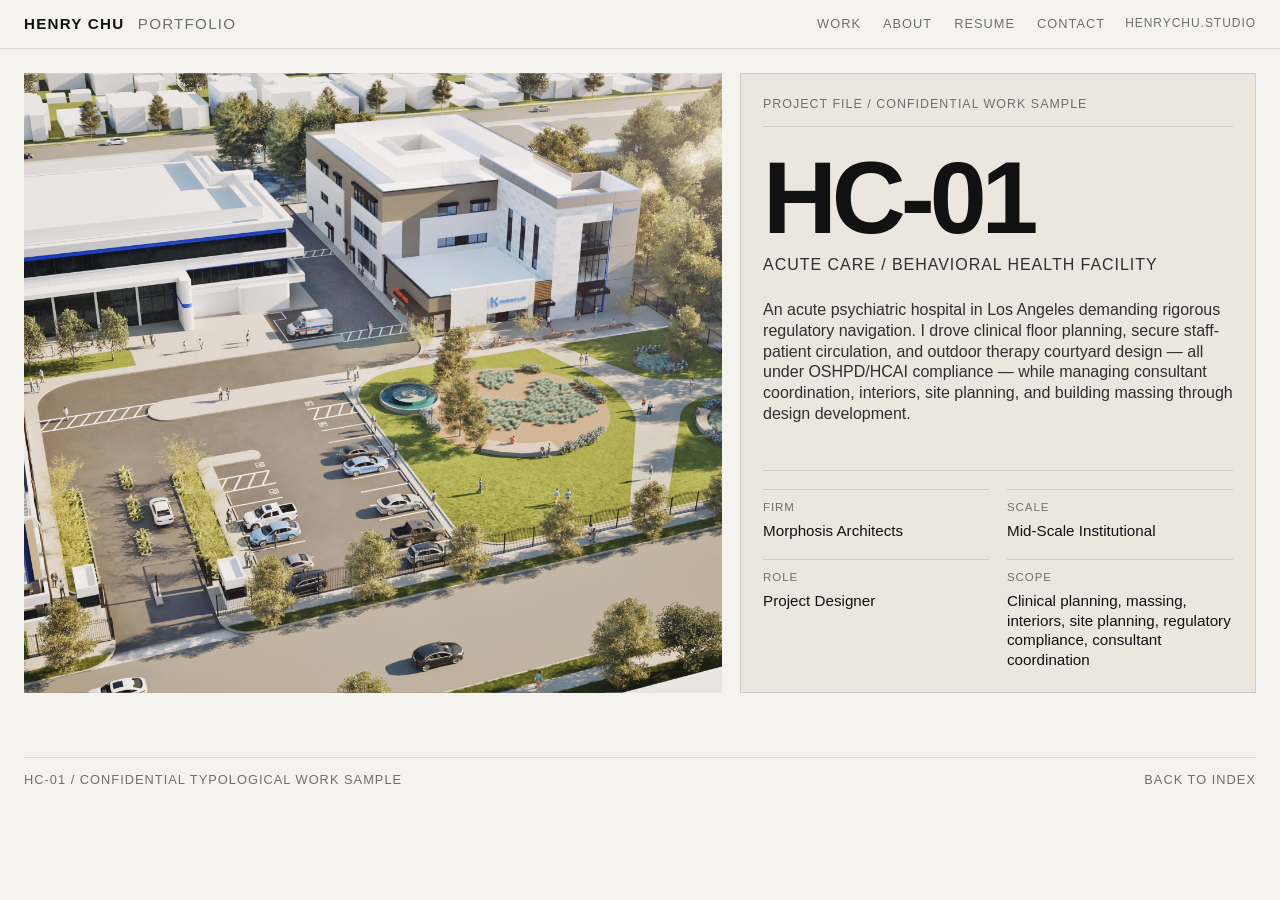
==== projects/hc-01.html @ b0c768ee "Update portfolio site" ====
<!DOCTYPE html>
<html lang="en">
<head>
  <meta charset="UTF-8" />
  <meta name="viewport" content="width=device-width, initial-scale=1.0" />
  <title>HC-01 | Henry Chu</title>
  <meta name="description" content="HC-01 project page for Henry Chu portfolio" />
  <link rel="stylesheet" href="../assets/css/style.css" />
</head>
<body>
  <header class="topbar">
    <div class="topbar-inner">
      <a class="brand" href="../index.html">Henry Chu <span class="brand-sub">Portfolio</span></a>

      <nav class="nav">
        <a href="../index.html#work">Work</a>
        <a href="../index.html#about">About</a>
        <a href="../assets/HenryChu_Resume_2026.pdf" target="_blank">Resume</a>
        <a href="mailto:hello@henrychu.studio">Contact</a>
      </nav>

      <div class="domain">henrychu.studio</div>
    </div>
  </header>

  <main class="page">
    <section class="project-hero">
      <div class="project-hero-image">
        <img src="../assets/img/projects/hc01/hero.jpg" alt="HC-01 hero image" onerror="this.src='../assets/img/placeholder.jpg'" />
      </div>

      <div class="project-hero-panel">
        <div class="project-kicker">Project File / Confidential Work Sample</div>

        <div>
          <h1 class="project-code">HC-01</h1>
          <div class="project-typology">ACUTE CARE / BEHAVIORAL HEALTH FACILITY</div>
        </div>

        <div class="project-summary">
          An acute psychiatric hospital in Los Angeles demanding rigorous regulatory navigation. I drove clinical floor planning, secure staff-patient circulation, and outdoor therapy courtyard design — all under OSHPD/HCAI compliance — while managing consultant coordination, interiors, site planning, and building massing through design development.
        </div>

        <div class="project-meta">
          <div class="meta-item">
            <div class="meta-label">Firm</div>
            <div class="meta-value">Morphosis Architects</div>
          </div>

          <div class="meta-item">
            <div class="meta-label">Scale</div>
            <div class="meta-value">Mid-Scale Institutional</div>
          </div>

          <div class="meta-item">
            <div class="meta-label">Role</div>
            <div class="meta-value">Project Designer</div>
          </div>

          <div class="meta-item">
            <div class="meta-label">Scope</div>
            <div class="meta-value">Clinical planning, massing, interiors, site planning, regulatory compliance, consultant coordination</div>
          </div>
        </div>
      </div>
    </section>



    <footer class="footer">
      <div>HC-01 / Confidential typological work sample</div>
      <div><a href="../index.html#work">Back to Index</a></div>
    </footer>
  </main>
</body>
</html>
---- assets/css/style.css ----
:root {
  --bg: #f5f3ee;
  --text: #111111;
  --muted: #6f6f6f;
  --line: rgba(17, 17, 17, 0.12);
  --panel: #ebe7df;
  --max: 1600px;
  --pad: 24px;
}

* {
  box-sizing: border-box;
}

html {
  scroll-behavior: smooth;
}

body {
  margin: 0;
  background: var(--bg);
  color: var(--text);
  font-family: Arial, Helvetica, sans-serif;
  line-height: 1.3;
  -webkit-font-smoothing: antialiased;
  text-rendering: optimizeLegibility;
}

img {
  display: block;
  width: 100%;
  height: auto;
}

a {
  color: inherit;
  text-decoration: none;
}

.topbar {
  position: sticky;
  top: 0;
  z-index: 100;
  background: rgba(245, 243, 238, 0.92);
  backdrop-filter: blur(10px);
  border-bottom: 1px solid var(--line);
}

.topbar-inner {
  max-width: var(--max);
  margin: 0 auto;
  padding: 14px var(--pad);
  display: grid;
  grid-template-columns: 1fr auto auto;
  align-items: center;
  gap: 20px;
}

.brand {
  font-size: 0.95rem;
  font-weight: 700;
  letter-spacing: 0.08em;
  text-transform: uppercase;
}

.brand-sub {
  color: var(--muted);
  font-weight: 400;
  margin-left: 8px;
}

.nav {
  display: flex;
  gap: 22px;
  align-items: center;
}

.nav a {
  font-size: 0.8rem;
  text-transform: uppercase;
  letter-spacing: 0.08em;
  color: var(--muted);
  transition: color 0.2s ease;
}

.nav a:hover {
  color: var(--text);
}

.domain {
  font-size: 0.75rem;
  color: var(--muted);
  text-transform: uppercase;
  letter-spacing: 0.08em;
  white-space: nowrap;
}

.page {
  max-width: var(--max);
  margin: 0 auto;
  padding: 24px var(--pad) 80px;
}

.project-hero {
  display: grid;
  grid-template-columns: 1.15fr 0.85fr;
  gap: 18px;
  margin-bottom: 64px;
}

.project-hero-image {
  background: #ddd6ca;
  min-height: 620px;
  overflow: hidden;
}

.project-hero-image img {
  width: 100%;
  height: 100%;
  object-fit: cover;
  filter: contrast(1.02) saturate(0.92);
}

.project-hero-panel {
  background: var(--panel);
  border: 1px solid var(--line);
  padding: 22px;
  display: grid;
  grid-template-rows: auto auto 1fr auto;
  gap: 24px;
}

.project-kicker {
  font-size: 0.78rem;
  text-transform: uppercase;
  letter-spacing: 0.08em;
  color: var(--muted);
  border-bottom: 1px solid var(--line);
  padding-bottom: 14px;
}

.project-code {
  margin: 0;
  font-size: clamp(3rem, 8vw, 6.5rem);
  line-height: 0.92;
  letter-spacing: -0.05em;
  text-transform: uppercase;
}

.project-typology {
  margin-top: 10px;
  font-size: 1rem;
  color: #2f2f2f;
  text-transform: uppercase;
  letter-spacing: 0.06em;
}

.project-summary {
  max-width: 34rem;
  font-size: 1rem;
  color: #2f2f2f;
}

.project-recognition {
  font-size: 0.8rem;
  text-transform: uppercase;
  letter-spacing: 0.08em;
  color: var(--muted);
  margin-top: -8px;
}

.project-meta {
  border-top: 1px solid var(--line);
  padding-top: 18px;
  display: grid;
  grid-template-columns: repeat(2, minmax(0, 1fr));
  gap: 18px;
}

.meta-item {
  border-top: 1px solid var(--line);
  padding-top: 10px;
}

.meta-label {
  font-size: 0.72rem;
  text-transform: uppercase;
  letter-spacing: 0.08em;
  color: var(--muted);
  margin-bottom: 6px;
}

.meta-value {
  font-size: 0.95rem;
  color: var(--text);
}

.section {
  margin-bottom: 64px;
}

.section-head {
  display: grid;
  grid-template-columns: 240px 1fr;
  gap: 18px;
  align-items: end;
  padding: 18px 0 12px;
  border-top: 1px solid var(--line);
  margin-bottom: 18px;
}

.section-kicker {
  font-size: 0.78rem;
  text-transform: uppercase;
  letter-spacing: 0.08em;
  color: var(--muted);
}

.section-title {
  margin: 0;
  font-size: clamp(1.4rem, 3vw, 2.3rem);
  text-transform: uppercase;
  letter-spacing: -0.03em;
  line-height: 1;
}

.statement-grid {
  display: grid;
  grid-template-columns: 1fr 1fr;
  gap: 18px;
}

.statement-card {
  border-top: 1px solid var(--line);
  padding-top: 12px;
}

.statement-card p {
  margin: 0;
  font-size: 1rem;
  color: #2f2f2f;
  max-width: 42rem;
}

.editorial-stack {
  display: flex;
  flex-direction: column;
  gap: var(--space-xl, 40px);
  width: 100%;
  margin-top: 24px;
}

.full-spread {
  width: 100%;
  height: auto;
  display: block;
}

.gallery-grid {
  display: grid;
  grid-template-columns: repeat(12, 1fr);
  gap: 18px;
}

.gallery-item {
  grid-column: span 12;
  border-top: 1px solid var(--line);
  padding-top: 12px;
}

.gallery-item.half {
  grid-column: span 6;
}

.gallery-image {
  background: #ddd6ca;
  overflow: hidden;
}

.gallery-image img {
  width: 100%;
  height: 100%;
  object-fit: cover;
}

.gallery-caption {
  display: grid;
  grid-template-columns: 1fr auto;
  gap: 18px;
  padding-top: 10px;
  align-items: start;
}

.gallery-caption p {
  margin: 0;
  font-size: 0.95rem;
  color: #2f2f2f;
  max-width: 40rem;
}

.gallery-tag {
  font-size: 0.72rem;
  text-transform: uppercase;
  letter-spacing: 0.08em;
  color: var(--muted);
  white-space: nowrap;
}

.diagram-grid {
  display: grid;
  grid-template-columns: repeat(3, 1fr);
  gap: 18px;
}

.diagram-card {
  border-top: 1px solid var(--line);
  padding-top: 12px;
}

.diagram-card .gallery-image {
  aspect-ratio: 4 / 3;
}

.diagram-title {
  margin: 10px 0 6px;
  font-size: 0.85rem;
  text-transform: uppercase;
  letter-spacing: 0.08em;
  color: var(--muted);
}

.diagram-text {
  margin: 0;
  font-size: 0.92rem;
  color: #2f2f2f;
}

.footer {
  border-top: 1px solid var(--line);
  padding-top: 14px;
  display: grid;
  grid-template-columns: 1fr auto;
  gap: 16px;
  color: var(--muted);
  font-size: 0.8rem;
  text-transform: uppercase;
  letter-spacing: 0.08em;
}

@media (max-width: 1100px) {
  .topbar-inner,
  .project-hero,
  .statement-grid,
  .section-head,
  .diagram-grid {
    grid-template-columns: 1fr;
  }

  .gallery-item.half {
    grid-column: span 12;
  }

  .nav,
  .domain {
    display: none;
  }

  .project-meta {
    grid-template-columns: 1fr;
  }
}

@media (max-width: 700px) {
  :root {
    --pad: 16px;
  }

  .project-hero-image {
    min-height: 360px;
  }

  .project-hero-panel {
    padding: 18px;
  }

  .project-code {
    font-size: clamp(2.6rem, 16vw, 4.6rem);
  }

  .gallery-caption,
  .footer {
    grid-template-columns: 1fr;
  }
}

/* --- Homepage Additions --- */
.hero-intro {
  margin: 120px 0 100px;
  font-size: clamp(2rem, 5vw, 3.5rem);
  line-height: 1.1;
  letter-spacing: -0.02em;
  max-width: 48rem;
}

.hero-intro span {
  color: var(--muted);
}

.project-list {
  display: grid;
  grid-template-columns: repeat(2, 1fr);
  gap: 24px;
}

.project-card {
  display: flex;
  flex-direction: column;
  gap: 12px;
  text-decoration: none;
}

.project-card-image {
  background: #ddd6ca;
  aspect-ratio: 4/3;
  overflow: hidden;
}

.project-card-image img {
  width: 100%;
  height: 100%;
  object-fit: cover;
  transition: transform 0.4s ease;
}

.project-card:hover .project-card-image img {
  transform: scale(1.02);
}

.project-card-info {
  border-top: 1px solid var(--line);
  padding-top: 12px;
  display: grid;
  grid-template-columns: 32px 1fr;
  align-items: baseline;
}

.project-card-num {
  font-size: 0.78rem;
  color: var(--muted);
  font-variant-numeric: tabular-nums;
}

.project-card-title {
  font-size: 1.1rem;
  margin: 0;
  text-transform: uppercase;
  letter-spacing: 0.02em;
  color: var(--text);
}

.project-card-meta {
  font-size: 0.85rem;
  color: var(--muted);
  margin-top: 4px;
}

.about-section {
  margin: 100px 0;
  border-top: 1px solid var(--line);
  padding-top: 24px;
  display: grid;
  grid-template-columns: 1fr 1fr;
  gap: 48px;
}

.about-text {
  font-size: 1rem;
  color: #2f2f2f;
  max-width: 42rem;
}

.about-contact {
  display: flex;
  flex-direction: column;
  gap: 12px;
}

@media (max-width: 800px) {
  .project-list, .about-section {
    grid-template-columns: 1fr;
    gap: 48px;
  }
}
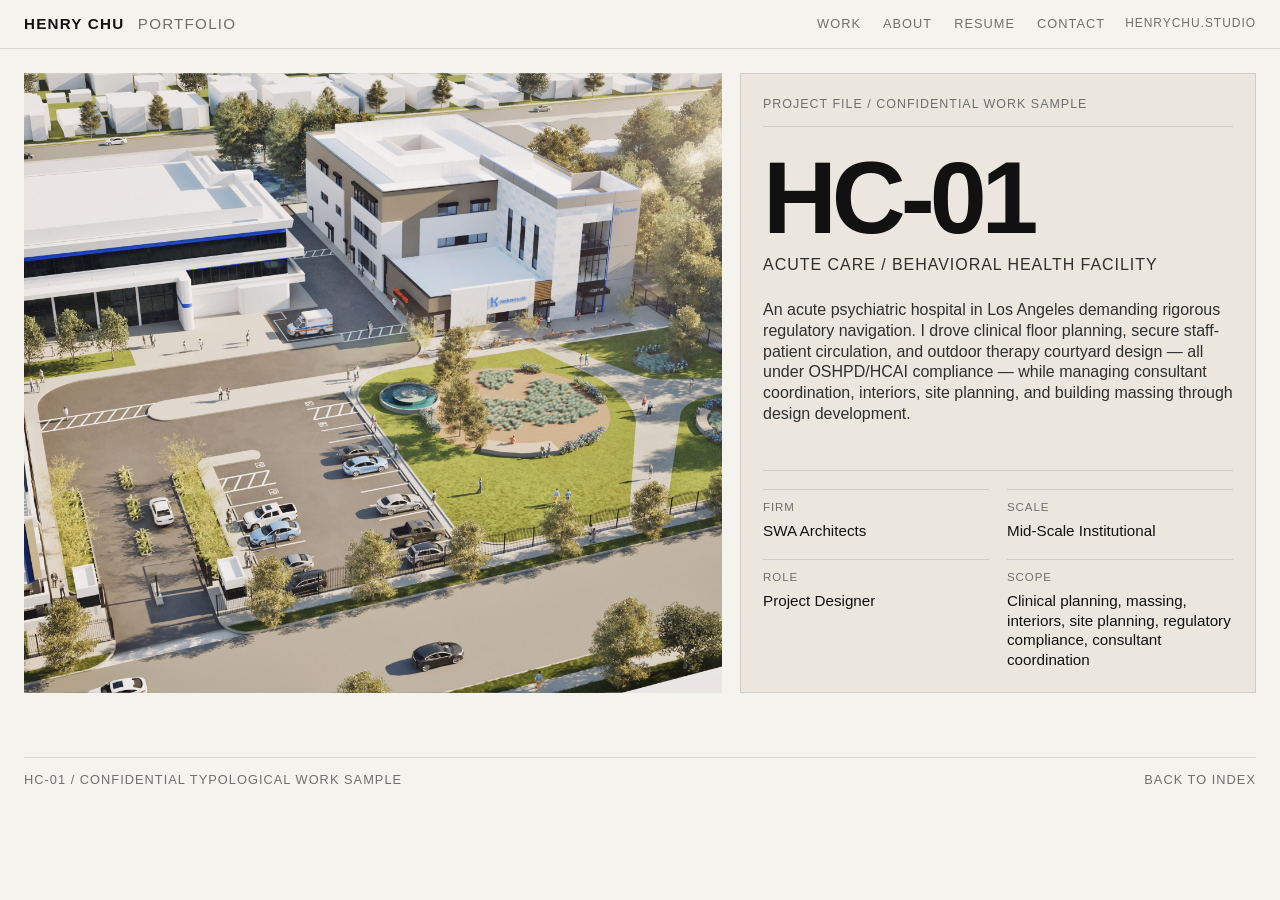
==== commit dae28041: "Update hc-01.html" ====
--- a/projects/hc-01.html
+++ b/projects/hc-01.html
@@ -44,7 +44,7 @@
         <div class="project-meta">
           <div class="meta-item">
             <div class="meta-label">Firm</div>
-            <div class="meta-value">Morphosis Architects</div>
+            <div class="meta-value">SWA Architects</div>
           </div>
 
           <div class="meta-item">
--- a/assets/css/style.css
+++ b/assets/css/style.css
@@ -396,6 +396,9 @@
 /* --- Homepage Additions --- */
 .hero-intro {
   margin: 120px 0 100px;
+  padding: 40px;
+  background: var(--panel);
+  border: 1px solid var(--line);
   font-size: clamp(2rem, 5vw, 3.5rem);
   line-height: 1.1;
   letter-spacing: -0.02em;
@@ -403,7 +406,7 @@
 }
 
 .hero-intro span {
-  color: var(--muted);
+  color: #2f2f2f;
 }
 
 .project-list {
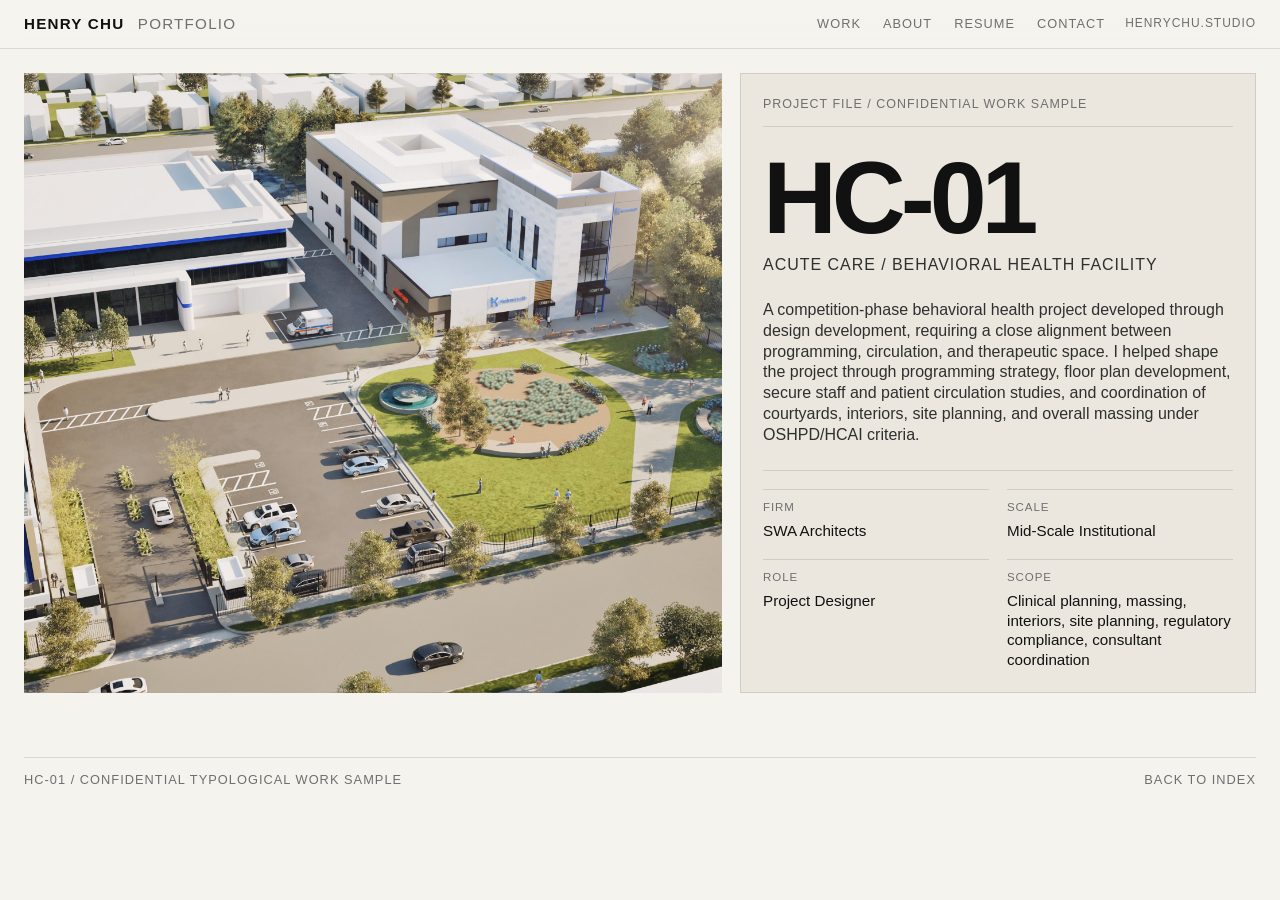
==== commit bf9babcf: "Update descriptive blurbs for professional projects" ====
--- a/projects/hc-01.html
+++ b/projects/hc-01.html
@@ -38,7 +38,7 @@
         </div>
 
         <div class="project-summary">
-          An acute psychiatric hospital in Los Angeles demanding rigorous regulatory navigation. I drove clinical floor planning, secure staff-patient circulation, and outdoor therapy courtyard design — all under OSHPD/HCAI compliance — while managing consultant coordination, interiors, site planning, and building massing through design development.
+          A competition-phase behavioral health project developed through design development, requiring a close alignment between programming, circulation, and therapeutic space. I helped shape the project through programming strategy, floor plan development, secure staff and patient circulation studies, and coordination of courtyards, interiors, site planning, and overall massing under OSHPD/HCAI criteria.
         </div>
 
         <div class="project-meta">
